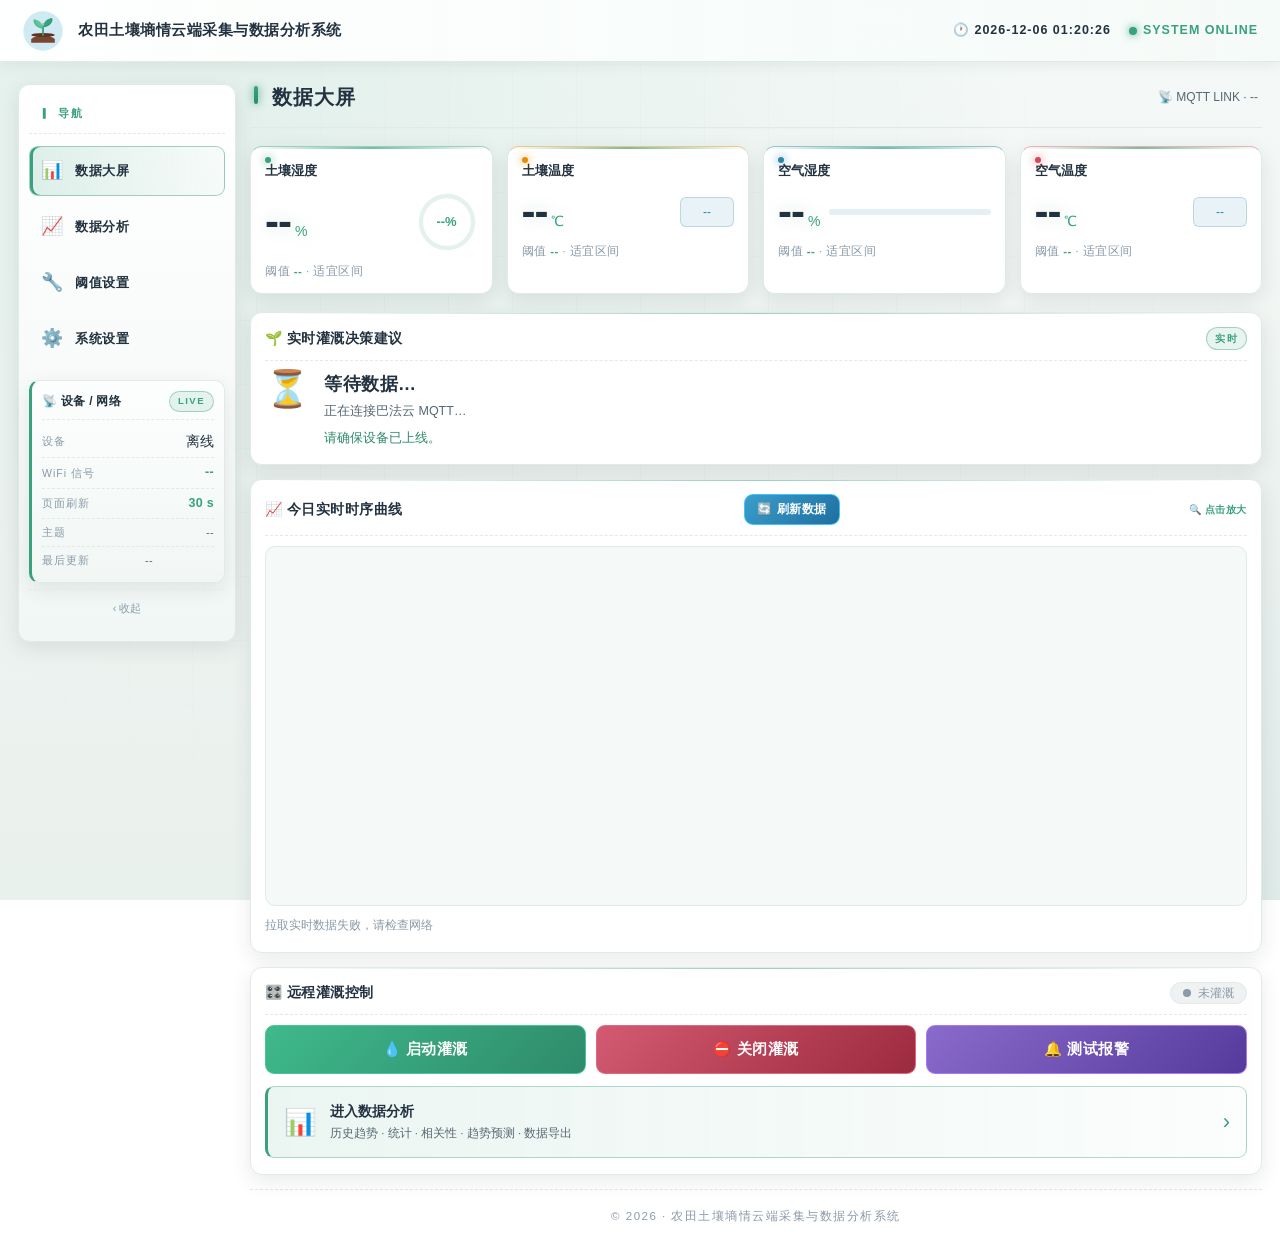
==== web/index.html @ ddf2afe3 "feat: 农田土壤墒情云端采集与数据分析系统（ESP32 固件 + 网页端 + 微信小程序） - firmware: ESP32 端固件，含 ADC 滑动均值滤波、5 档墒情判定、阈值 NVS 持久" ====
<!DOCTYPE html>
<html lang="zh-CN">
<head>
<meta charset="UTF-8" />
<meta name="viewport" content="width=device-width, initial-scale=1.0, maximum-scale=1.0, user-scalable=no" />
<title>农田土壤墒情云端采集与数据分析系统</title>
<meta name="description" content="农田土壤墒情云端采集与数据分析系统 — 实时土壤湿度/温度、空气温湿度监测、灌溉决策建议与历史数据分析。ESP32 + 巴法云 MQTT。" />
<link rel="stylesheet" href="style.css?v=20260913e" />
<meta http-equiv="Cache-Control" content="no-cache, no-store, must-revalidate" />
<meta http-equiv="Pragma" content="no-cache" />
<meta http-equiv="Expires" content="0" />
</head>
<body class="tech-body">

<!-- ====== 顶栏 logo+状态 ====== -->
<header class="tech-topbar">
  <div class="tech-brand">
    <div class="tech-brand-mark"><svg class="tech-sprout" viewBox="0 0 64 64" xmlns="http://www.w3.org/2000/svg" aria-hidden="true">
        <circle cx="32" cy="32" r="30" fill="#cfeaf3"/>
        <!-- 土壤堆 -->
        <path d="M14 44 Q22 38 32 38 Q42 38 50 44 L50 50 L14 50 Z" fill="#7a4632"/>
        <ellipse cx="32" cy="38" rx="18" ry="3" fill="#5e3322"/>
        <!-- 主茎 -->
        <path d="M32 38 Q32 30 32 22" stroke="#3aa17e" stroke-width="2.8" fill="none" stroke-linecap="round"/>
        <!-- 左叶 -->
        <path d="M32 28 C20 28 16 18 18 14 C26 14 32 22 32 28 Z" fill="#5fc59a"/>
        <path d="M32 28 C24 26 20 22 19 16" stroke="#2e8b6b" stroke-width="1" fill="none" opacity=".55"/>
        <!-- 右叶 -->
        <path d="M32 26 C44 26 48 16 46 12 C38 12 32 20 32 26 Z" fill="#3aa17e"/>
        <path d="M32 26 C40 24 44 20 45 14" stroke="#2e8b6b" stroke-width="1" fill="none" opacity=".55"/>
        <!-- 嫩尖 -->
        <circle cx="32" cy="22" r="1.8" fill="#7fd9b0"/>
      </svg></div>
    <div class="tech-brand-text">
      <div class="tech-brand-cn">农田土壤墒情云端采集与数据分析系统</div>
    </div>
  </div>
  <div class="tech-topbar-right">
    <div class="tech-clock">🕐 <span id="techClock">--</span></div>
    <div class="tech-online"><span class="tech-dot tech-dot-live"></span>SYSTEM ONLINE</div>
  </div>
</header>

<div class="tech-layout">

  <!-- ====== 左侧导航 ====== -->
  <aside class="tech-side">
    <div class="tech-side-title">▎ 导航</div>

    <a class="tech-side-link" data-route="home" href="#/">
      <span class="tech-side-ico">📊</span>
      <span class="tech-side-text">
        <span class="tech-side-main">数据大屏</span>
      </span>
    </a>
    <a class="tech-side-link" data-route="analysis" href="#/analysis">
      <span class="tech-side-ico">📈</span>
      <span class="tech-side-text">
        <span class="tech-side-main">数据分析</span>
      </span>
    </a>
    <a class="tech-side-link" data-route="threshold" href="#/threshold">
      <span class="tech-side-ico">🔧</span>
      <span class="tech-side-text">
        <span class="tech-side-main">阈值设置</span>
      </span>
    </a>
    <a class="tech-side-link" data-route="settings" href="#/settings">
      <span class="tech-side-ico">⚙️</span>
      <span class="tech-side-text">
        <span class="tech-side-main">系统设置</span>
      </span>
    </a>

    <!-- 侧栏设备/网络状态（紧凑版 · 从主区挪来） -->
    <div class="tech-side-status">
      <div class="tech-side-status-head">
        <span class="tech-side-status-title">📡 设备 / 网络</span>
        <span class="tech-side-status-tag">LIVE</span>
      </div>
      <div class="tech-side-status-row">
        <span class="tech-side-status-k">设备</span>
        <span class="tech-side-status-v" id="h-online">离线</span>
      </div>
      <div class="tech-side-status-row">
        <span class="tech-side-status-k">WiFi 信号</span>
        <span class="tech-side-status-v" id="h-rssi">--</span>
      </div>
      <div class="tech-side-status-row">
        <span class="tech-side-status-k">页面刷新</span>
        <span class="tech-side-status-v" id="h-poll">30 s</span>
      </div>
      <div class="tech-side-status-row">
        <span class="tech-side-status-k">主题</span>
        <span class="tech-side-status-v tech-side-status-tiny" id="h-topic">--</span>
      </div>
      <div class="tech-side-status-row">
        <span class="tech-side-status-k">最后更新</span>
        <span class="tech-side-status-v tech-side-status-tiny" id="h-last">--</span>
        <span id="h-fresh" style="margin-left:6px;font-size:11px;font-weight:600;color:#94a3b8;"></span>
      </div>
    </div>

    <div class="tech-side-foot">‹ 收起</div>
  </aside>

  <!-- ====== 占位 nav（app.js 仍按 .topnav a 切 active） ====== -->
  <nav class="topnav tech-hidden-proxy" aria-hidden="true">
    <a data-route="home" href="#/">首页</a>
    <a data-route="analysis" href="#/analysis">分析</a>
    <a data-route="threshold" href="#/threshold">阈值</a>
    <a data-route="settings" href="#/settings">设置</a>
  </nav>

  <!-- ====== 主区 ========= -->
  <main id="app">

    <!-- =============== 首页 =============== -->
    <section id="view-home" class="view">

      <div class="tech-section-head">
        <div class="tech-section-title"><span class="tech-section-bar"></span>数据大屏</div>
        <div class="tech-section-status">📡 MQTT LINK · <span id="h-online-mini">--</span></div>
      </div>

      <!-- KPI 四卡 -->
      <div class="tech-kpi-grid">
        <div class="tech-kpi tech-kpi-sh">
          <div class="tech-kpi-head">
            <span class="tech-kpi-label">土壤湿度</span>
          </div>
          <div class="tech-kpi-body">
            <div class="tech-kpi-num"><span id="h-sh">--</span><span class="tech-kpi-unit">%</span></div>
            <div class="tech-kpi-ring" id="h-sh-ring">
              <svg viewBox="0 0 100 100"><circle class="tech-ring-bg" cx="50" cy="50" r="42"/><circle class="tech-ring-fg" cx="50" cy="50" r="42" id="h-sh-ring-fg" stroke-dasharray="263.9" stroke-dashoffset="263.9"/></svg>
              <div class="tech-kpi-ring-pct" id="h-sh-pct">--%</div>
            </div>
          </div>
          <div class="tech-kpi-foot">阈值 <span id="h-sh-thr">--</span> · 适宜区间</div>
        </div>

        <div class="tech-kpi tech-kpi-st">
          <div class="tech-kpi-head">
            <span class="tech-kpi-label">土壤温度</span>
          </div>
          <div class="tech-kpi-body">
            <div class="tech-kpi-num"><span id="h-st">--</span><span class="tech-kpi-unit">℃</span></div>
            <div class="tech-kpi-aux"><span id="h-st-tag">--</span></div>
          </div>
          <div class="tech-kpi-foot">阈值 <span id="h-st-thr">--</span> · 适宜区间</div>
        </div>

        <div class="tech-kpi tech-kpi-ah">
          <div class="tech-kpi-head">
            <span class="tech-kpi-label">空气湿度</span>
          </div>
          <div class="tech-kpi-body">
            <div class="tech-kpi-num"><span id="h-ah">--</span><span class="tech-kpi-unit">%</span></div>
            <div class="tech-kpi-bar"><div class="tech-kpi-bar-fg" id="h-ah-bar" style="width:0%"></div></div>
          </div>
          <div class="tech-kpi-foot">阈值 <span id="h-ah-thr">--</span> · 适宜区间</div>
        </div>

        <div class="tech-kpi tech-kpi-at">
          <div class="tech-kpi-head">
            <span class="tech-kpi-label">空气温度</span>
          </div>
          <div class="tech-kpi-body">
            <div class="tech-kpi-num"><span id="h-at">--</span><span class="tech-kpi-unit">℃</span></div>
            <div class="tech-kpi-aux"><span id="h-at-tag">--</span></div>
          </div>
          <div class="tech-kpi-foot">阈值 <span id="h-at-thr">--</span> · 适宜区间</div>
        </div>
      </div>

<!-- 决策（单卡，状态卡已挪到左侧导航下方） -->
<div class="tech-card tech-card-advice">
  <div class="tech-card-head">
    <span class="tech-card-title">🌱 实时灌溉决策建议</span>
    <span class="tech-card-tag" id="h-adv-tag">实时</span>
  </div>
  <div id="h-advice" class="tech-advice">
    <div class="tech-advice-ico" id="h-adv-ico">⏳</div>
    <div class="tech-advice-mid">
      <div class="tech-advice-title" id="h-level">等待数据…</div>
      <div class="tech-advice-sub" id="h-adv-sub">正在连接巴法云 MQTT…</div>
      <div class="tech-advice-detail" id="h-adv-text">请确保设备已上线。</div>
    </div>
  </div>
</div>

      <!-- 当日实时时序曲线（数据大屏专属） -->
      <div class="tech-card tech-card-home-four">
        <div class="tech-card-head">
          <span class="tech-card-title">📈 今日实时时序曲线</span>
          <button class="tech-btn tech-btn-blue tech-btn-sm" id="btn-home-refresh">🔄 刷新数据</button>
        </div>
        <div class="chart-wrap four-chart-wrap"><canvas id="homeFourChart"></canvas></div>
        <div class="chart-tip" id="home-four-tip">正在拉取今日实时数据…</div>
      </div>

      <!-- 远程控制 -->
      <div class="tech-card tech-card-control">
        <div class="tech-card-head">
          <span class="tech-card-title">🎛️ 远程灌溉控制</span>
          <div class="irr-badge irr-off" id="irr-badge">
            <span class="irr-dot"></span>
            <span class="irr-badge-text" id="irr-badge-text">未灌溉</span>
            <span class="irr-badge-time" id="irr-badge-time" hidden>00:00</span>
          </div>
        </div>
        <div class="irr-banner" id="irr-banner" hidden>
          <span class="irr-banner-ico">💧</span>
          <div class="irr-banner-mid">
            <div class="irr-banner-title">正在灌溉中…</div>
            <div class="irr-banner-sub" id="irr-banner-sub">已持续 00:00 · 点「关闭灌溉」随时停止</div>
          </div>
        </div>
        <div class="tech-btn-row">
          <button class="tech-btn tech-btn-green tech-btn-lg" id="btn-irr-on">💧 启动灌溉</button>
          <button class="tech-btn tech-btn-red tech-btn-lg" id="btn-irr-off">⛔ 关闭灌溉</button>
          <button class="tech-btn tech-btn-purple tech-btn-lg" id="btn-test-alarm">🔔 测试报警</button>
        </div>
        <div class="tech-entry" id="btn-analysis">
          <div class="tech-entry-ico">📊</div>
          <div class="tech-entry-text">
            <div class="tech-entry-title">进入数据分析</div>
            <div class="tech-entry-sub">历史趋势 · 统计 · 相关性 · 趋势预测 · 数据导出</div>
          </div>
          <div class="tech-entry-arrow">›</div>
        </div>
      </div>

      <div class="tech-footer">© 2026 · 农田土壤墒情云端采集与数据分析系统</div>
    </section>

    <!-- =============== 数据分析 =============== -->
    <section id="view-analysis" class="view hidden">

      <div class="tech-section-head">
        <div class="tech-section-title"><span class="tech-section-bar"></span>数据分析</div>
        <div class="tech-section-status">📊 Topic: <span id="an-topic">--</span> · <span id="an-update-mini">--</span></div>
      </div>

      <!-- 分析时段 -->
      <div class="tech-card">
        <div class="tech-card-head">
          <span class="tech-card-title">⏱️ 分析时段</span>
          <span class="tech-card-tip">选择起止时间 / 快捷区间</span>
        </div>
        <div class="date-row">
          <div class="date-box">
            <div class="date-label">开始时间</div>
            <input type="date" id="an-start" class="date-input" />
            <input type="time" id="an-start-time" class="date-input" style="margin-top:2px;" step="60" />
          </div>
          <div class="date-sep">至</div>
          <div class="date-box">
            <div class="date-label">结束时间</div>
            <input type="date" id="an-end" class="date-input" />
            <input type="time" id="an-end-time" class="date-input" style="margin-top:2px;" step="60" />
          </div>
        </div>
        <div class="quick-row">
          <div class="quick" data-q="today">今天</div>
          <div class="quick" data-q="yesterday">昨天</div>
          <div class="quick" data-q="3d">近3天</div>
        </div>
        <div class="quick-row quick-row-mode">
          <div class="quick quick-mode mode-on" data-mode="cloud" id="mode-cloud" title="自动：分析历史日期时从云端数据库读取">🗄️ 云端数据库</div>
          <div class="quick quick-mode" data-mode="bemfa" id="mode-bemfa" title="自动：分析今天/未来日期时从巴法云实时拉取，每 30 秒更新">⚡ 巴法云 (30s)</div>
          <button type="button" class="quick" id="btn-an-clearcache">清空本地缓存</button>
        </div>
      </div>

      <!-- 关键指标（紧凑 1 行 4 卡） -->
      <div class="tech-kpi-grid tech-kpi-grid-mini tech-kpi-grid-compact">
        <div class="tech-kpi tech-kpi-mini">
          <div class="tech-kpi-head"><span class="tech-kpi-label">时段样本</span></div>
          <div class="tech-kpi-num tech-kpi-num-mid"><span id="an-total">--</span><span class="tech-kpi-unit">条</span></div>
          <div class="tech-kpi-foot" id="an-range">--</div>
        </div>
        <div class="tech-kpi tech-kpi-mini">
          <div class="tech-kpi-head"><span class="tech-kpi-label">时间跨度</span></div>
          <div class="tech-kpi-num tech-kpi-num-mid" id="an-span">--</div>
        </div>
        <div class="tech-kpi tech-kpi-mini">
          <div class="tech-kpi-head"><span class="tech-kpi-label">平均间隔</span></div>
          <div class="tech-kpi-num tech-kpi-num-mid" id="an-interval">--</div>
        </div>
        <div class="tech-kpi tech-kpi-mini">
          <div class="tech-kpi-head"><span class="tech-kpi-label">更新时间</span></div>
          <div class="tech-kpi-num tech-kpi-num-thin" id="an-update">--</div>
        </div>
      </div>

      <div class="tech-tabs" id="an-tabs">
        <div class="tab tech-tab tab-on" data-key="sh">土壤湿度</div>
        <div class="tab tech-tab" data-key="st">土壤温度</div>
        <div class="tab tech-tab" data-key="ah">空气湿度</div>
        <div class="tab tech-tab" data-key="at">空气温度</div>
      </div>

      <div class="tech-card">
        <div class="tech-card-head">
          <span class="tech-card-title" id="an-trend-title">土壤湿度 变化趋势</span>
          <span class="tech-card-tag">趋势图</span>
        </div>
        <div class="chart-wrap"><canvas id="lineChart" class="chart" title="点击放大查看"></canvas></div>
        <div class="chart-tip" id="an-trend-tip">浅绿色带为适宜区间 45 ~ 65　共 0 个采样点</div>
      </div>

      <div class="tech-card" id="an-four-card">
        <div class="tech-card-head">
          <span class="tech-card-title">📈 四指标时序曲线</span>
          <span class="tech-card-tag tech-card-tag-cyan">TIME SERIES</span>
        </div>
        <div class="chart-wrap four-chart-wrap"><canvas id="fourChart"></canvas></div>
        <div class="chart-tip">土壤湿度 / 空气湿度（左轴 %）与 土壤温度 / 空气温度（右轴 °C）的同步变化</div>
      </div>

      <div class="tech-card">
        <div class="tech-card-head">
          <span class="tech-card-title" id="an-stat-title">统计指标（土壤湿度 · %）</span>
          <span class="tech-card-tag">STATS</span>
        </div>
        <div class="tech-stat-grid">
          <div class="tech-stat-cell"><div class="tech-stat-label">最小值</div><div class="tech-stat-value" id="an-min">--</div></div>
          <div class="tech-stat-cell"><div class="tech-stat-label">最大值</div><div class="tech-stat-value" id="an-max">--</div></div>
          <div class="tech-stat-cell tech-stat-hi"><div class="tech-stat-label">平均值</div><div class="tech-stat-value" id="an-avg">--</div></div>
          <div class="tech-stat-cell"><div class="tech-stat-label">中位数</div><div class="tech-stat-value" id="an-med">--</div></div>
          <div class="tech-stat-cell"><div class="tech-stat-label">标准差</div><div class="tech-stat-value" id="an-std">--</div></div>
          <div class="tech-stat-cell"><div class="tech-stat-label">变异系数</div><div class="tech-stat-value" id="an-cv">--<span class="tech-stat-unit">%</span></div></div>
        </div>
      </div>

      <div class="tech-card">
        <div class="tech-card-head">
          <span class="tech-card-title">🌾 墒情等级分布（按土壤湿度）</span>
          <span class="tech-card-tag">DISTRIBUTION</span>
        </div>
        <div id="an-dist"></div>
        <div class="dist-note" id="an-dist-note">--</div>
      </div>

      <div class="tech-card">
        <div class="tech-card-head">
          <span class="tech-card-title">🔮 趋势预测（ARIMA 单步滚动）</span>
          <span class="tech-card-tag tech-card-tag-cyan">FORECAST</span>
        </div>
        <div id="an-forecast"></div>
      </div>

      <div class="tech-card">
        <div class="tech-card-head">
          <span class="tech-card-title">⏰ 日变化规律（土壤湿度 · 24h 均值）</span>
          <span class="tech-card-tag">HOURLY</span>
        </div>
        <div class="chart-wrap"><canvas id="hourlyChart" class="chart"></canvas></div>
        <div class="chart-tip">按小时聚合的土壤湿度平均值，柱越高代表该时段越湿润</div>
      </div>

      <div class="tech-card">
        <div class="tech-card-head">
          <span class="tech-card-title">🔗 相关性分析（Pearson）</span>
          <span class="tech-card-tag">CORRELATION</span>
        </div>
        <div class="corr-row"><span class="corr-k">空气温度 ↔ 土壤湿度</span><span class="corr-v" id="an-c-at_sh">--</span></div>
        <div class="corr-row"><span class="corr-k">空气湿度 ↔ 土壤湿度</span><span class="corr-v" id="an-c-ah_sh">--</span></div>
        <div class="corr-row"><span class="corr-k">土壤温度 ↔ 土壤湿度</span><span class="corr-v" id="an-c-st_sh">--</span></div>
        <div class="corr-row"><span class="corr-k">空气温度 ↔ 空气湿度</span><span class="corr-v" id="an-c-at_ah">--</span></div>
        <div class="corr-note" id="an-corr-note">--</div>
      </div>

      <div class="tech-card">
        <div class="tech-card-head">
          <span class="tech-card-title">🧮 相关系数矩阵（Pearson · 热力图）</span>
          <span class="tech-card-tag">MATRIX</span>
        </div>
        <div class="chart-wrap corr-wrap"><canvas id="corrMatrixChart" class="chart"></canvas></div>
        <div class="chart-tip">绿=正相关，红=负相关，颜色连续渐变（对角线=1），越深相关性越强</div>
      </div>

      <div class="tech-card">
        <div class="tech-card-head">
          <span class="tech-card-title">📉 散点回归（空气湿度 vs 土壤湿度）</span>
          <span class="tech-card-tag">SCATTER</span>
        </div>
        <div class="chart-wrap"><canvas id="scatterChart" class="chart"></canvas></div>
        <div class="chart-tip" id="an-scatter-tip">--</div>
      </div>

      <div class="tech-card">
        <div class="tech-card-head">
          <span class="tech-card-title">📜 综合分析报告</span>
          <span class="tech-card-tag tech-card-tag-cyan">REPORT</span>
        </div>
        <div id="an-report"></div>
      </div>

      <div class="tech-btn-row">
        <button class="tech-btn tech-btn-blue" id="btn-an-refresh">🔄 重新拉取</button>
        <button class="tech-btn tech-btn-warn" id="btn-an-xlsx">📥 导出 Excel</button>
        <button class="tech-btn tech-btn-green" id="btn-an-copy">📋 复制摘要</button>
        <button class="tech-btn tech-btn-purple" id="btn-an-pdf">📄 导出 PDF</button>
        <button class="tech-btn tech-btn-cyan" id="btn-an-chart">💾 保存时序图</button>
      </div>

      <div class="tech-footer" id="an-footer">© 2026 · 农田土壤墒情云端采集与数据分析系统</div>
      <canvas id="pdfCanvas" class="pdf-canvas"></canvas>
    </section>

    <!-- =============== 设置 =============== -->
    <section id="view-settings" class="view hidden">
      <div class="tech-section-head">
        <div class="tech-section-title"><span class="tech-section-bar"></span>系统设置</div>
      </div>

      <div class="tech-card">
        <div class="tech-card-head"><span class="tech-card-title">🔌 巴法云配置</span></div>
        <div class="tech-card-desc">填写你在 bemfa.com 后台「用户中心」私钥和主题。保存后立即生效。</div>
        <div class="form-item">
          <div class="label">巴法云 私钥</div>
          <input class="tech-input" id="set-uid" placeholder="如：0123456789abcdef0123456789abcdef" />
        </div>
        <div class="form-item">
          <div class="label">设备主题</div>
          <input class="tech-input" id="set-topic" placeholder="如：Test01" />
        </div>
        <div class="hint">填写说明</div>
        <div class="hint-list">
          <div>· 私钥在巴法云后台 → 用户中心 复制</div>
          <div>· 保存到本地后会自动重连，下次刷新首页即有数据</div>
        </div>
        <button class="tech-btn tech-btn-warn" id="btn-save-cfg">💾 保存配置</button>
        <button class="tech-btn tech-btn-grey" id="btn-clear-cfg" style="margin-top:8px;">🗑️ 清除配置（恢复默认）</button>
      </div>

      <div class="tech-card">
        <div class="tech-card-head"><span class="tech-card-title">⏱️ 数据刷新间隔</span></div>
        <div class="tech-card-desc">设置首页从云端拉取传感器数据的轮询间隔。改完保存后立即生效。</div>
        <div class="form-item">
          <div class="label">刷新间隔（秒，1~60）</div>
          <input class="tech-input" id="set-poll" type="number" min="1" max="60" placeholder="如 30" />
        </div>
        <button class="tech-btn tech-btn-warn" id="btn-save-poll">💾 保存刷新间隔</button>
      </div>

      <div class="tech-card">
        <div class="tech-card-head"><span class="tech-card-title">☁️ 云端历史（CloudBase）</span></div>
        <div class="form-item">
          <div class="label">云函数地址</div>
          <input class="tech-input" id="set-cloud-base" placeholder="https://xxx.service.tcloudbase.com/getHistory" />
        </div>
        <div class="form-item">
          <div class="label">访问令牌（未设置则留空）</div>
          <input class="tech-input" id="set-cloud-token" placeholder="云函数 ACCESS_TOKEN" />
        </div>
        <button class="tech-btn tech-btn-warn" id="btn-save-cloud">💾 保存云端配置</button>
        <button class="tech-btn tech-btn-grey" id="btn-test-cloud" style="margin-top:8px;">🔍 测试连接</button>
      </div>

      <div class="tech-card">
        <div class="tech-card-head"><span class="tech-card-title">ℹ️ 关于</span></div>
        <div class="about-row"><span class="key">版本</span><span>v2.0 · 网页版</span></div>
        <div class="about-row"><span class="key">云平台</span><span>巴法云 bemfa.com</span></div>
        <div class="about-row"><span class="key">设备主题</span><span id="set-topic-show">--</span></div>
        <div class="about-row"><span class="key">前端框架</span><span>HTML · JS · Canvas</span></div>
      </div>

      <div class="tech-footer">© 2026 · 农田土壤墒情云端采集与数据分析系统</div>
    </section>

    <!-- =============== 阈值设置 =============== -->
    <section id="view-threshold" class="view hidden">
      <div class="tech-section-head">
        <div class="tech-section-title"><span class="tech-section-bar"></span>阈值设置</div>
        <div class="tech-section-status">🔧 实时阈值 · 改完点保存</div>
      </div>

      <div class="tech-card">
        <div class="tech-card-head">
          <span class="tech-card-title">🌱 实时墒情与阈值</span>
          <span class="tech-card-tip">当前值随设备上报同步</span>
        </div>

        <div class="tech-th-row">
          <div class="tech-th-ico sh">💧</div>
          <div class="tech-th-mid"><div class="tech-th-name">土壤湿度</div><div class="tech-th-now"><span id="t-sh">--</span><span class="tech-th-unit">%</span></div></div>
          <div class="tech-th-edit">
            <input class="tech-th-input" id="th-shLow" type="number" step="any" title="轻旱线（轻旱↔适宜）" />
            <span class="tech-th-sep">~</span>
            <input class="tech-th-input" id="th-shOpt" type="number" step="any" title="适宜上界（适宜↔过湿）" />
            <span class="tech-th-unit">%</span>
          </div>
        </div>
        <div class="tech-th-row">
          <div class="tech-th-ico st">🌡️</div>
          <div class="tech-th-mid"><div class="tech-th-name">土壤温度</div><div class="tech-th-now"><span id="t-st">--</span><span class="tech-th-unit">℃</span></div></div>
          <div class="tech-th-edit">
            <input class="tech-th-input" id="th-stLow" type="number" step="any" />
            <span class="tech-th-sep">~</span>
            <input class="tech-th-input" id="th-stHi" type="number" step="any" />
            <span class="tech-th-unit">℃</span>
          </div>
        </div>
        <div class="tech-th-row">
          <div class="tech-th-ico ah">💨</div>
          <div class="tech-th-mid"><div class="tech-th-name">空气湿度</div><div class="tech-th-now"><span id="t-ah">--</span><span class="tech-th-unit">%</span></div></div>
          <div class="tech-th-edit">
            <input class="tech-th-input" id="th-ahLow" type="number" step="any" />
            <span class="tech-th-sep">~</span>
            <input class="tech-th-input" id="th-ahHi" type="number" step="any" />
            <span class="tech-th-unit">%</span>
          </div>
        </div>
        <div class="tech-th-row">
          <div class="tech-th-ico at">☀️</div>
          <div class="tech-th-mid"><div class="tech-th-name">空气温度</div><div class="tech-th-now"><span id="t-at">--</span><span class="tech-th-unit">℃</span></div></div>
          <div class="tech-th-edit">
            <input class="tech-th-input" id="th-atLow" type="number" step="any" />
            <span class="tech-th-sep">~</span>
            <input class="tech-th-input" id="th-atHi" type="number" step="any" />
            <span class="tech-th-unit">℃</span>
          </div>
        </div>
        <div class="tech-th-actions">
          <button class="tech-btn tech-btn-warn" id="btn-save-th">💾 保存阈值</button>
        </div>
      </div>

      <div class="tech-card">
        <div class="tech-card-head"><span class="tech-card-title">ℹ️ 说明</span></div>
        <div class="about-row"><span class="key">土壤湿度</span><span>轻旱线 ↓ 适宜区 ↓ 过湿线；积水线由系统按「适宜带宽度镜像」自动派生</span></div>
        <div class="about-row"><span class="key">温度/湿度</span><span>填写适宜区间上下界，越界后在决策建议中同步提示</span></div>
      </div>

      <div class="tech-footer">© 2026 · 农田土壤墒情云端采集与数据分析系统</div>
    </section>

  </main>
</div>

<!-- 趋势图放大弹窗 -->
<div id="trend-modal" class="modal hidden">
  <div class="modal-backdrop" id="trend-modal-backdrop"></div>
  <div class="modal-box">
    <div class="modal-head">
      <span id="zoom-title">变化趋势</span>
      <button type="button" class="modal-close" id="trend-modal-close">✕</button>
    </div>
    <div class="zoom-canvas-wrap"><canvas id="zoomChart"></canvas></div>
    <div class="modal-tip">点击空白处或按 ESC 关闭</div>
  </div>
</div>

<!-- 四指标时序图放大弹窗（点击数据大屏/分析页的时序图打开） -->
<div id="chart-zoom-modal" class="modal hidden">
  <div class="modal-backdrop" id="chart-zoom-backdrop"></div>
  <div class="modal-box">
    <div class="modal-head">
      <span id="chart-zoom-title">时序曲线（放大查看）</span>
      <button type="button" class="modal-close" id="chart-zoom-close">✕</button>
    </div>
    <div class="chart-zoom-wrap"><canvas id="chartZoomCanvas"></canvas></div>
    <div class="modal-tip">点击空白处或按 ESC 关闭 · 可滚动查看细节</div>
  </div>
</div>

<div id="toast" class="tech-toast hidden"></div>

<script src="config.js"></script>
<!-- 本地私有配置（可选，不存在时静默忽略）-->
<script src="config.local.js" onerror="void 0"></script>
<script src="exceljs.min.js?v=20260911b"></script>
<script src="chart.min.js?v=20260913e"></script>
<script src="app.js?v=20260913e"></script>
<script>
/* === 顶栏时钟 === */
(function () {
  const el = document.getElementById('techClock');
  if (!el) return;
  function tick() {
    const d = new Date();
    const pad = n => String(n).padStart(2, '0');
    const date = d.getFullYear() + '-' + pad(d.getMonth() + 1) + '-' + pad(d.getDate());
    const time = pad(d.getHours()) + ':' + pad(d.getMinutes()) + ':' + pad(d.getSeconds());
    el.textContent = date + ' ' + time;
  }
  tick(); setInterval(tick, 1000);
})();

/* === 镜像 app.js 的 .topnav a.active 到左侧导航 .tech-side-link === */
(function () {
  const proxy = document.querySelector('.topnav');
  const sides = document.querySelectorAll('.tech-side-link');
  function sync() {
    sides.forEach(s => {
      const a = proxy && proxy.querySelector('a[data-route="' + s.dataset.route + '"]');
      s.classList.toggle('tech-side-on', !!(a && a.classList.contains('active')));
    });
  }
  sync();
  if (proxy) new MutationObserver(sync).observe(proxy, { subtree: true, attributes: true, attributeFilter: ['class'], childList: true });
})();
</script>
</body>
</html>
---- web/style.css ----
/* =================================================================
 * 农田土壤墒情云端采集与数据分析系统 · 科技感 dashboard 样式（绿白浅色主题）
 * 布局/动画与原版一致，仅调整配色为绿白色为主
 * ================================================================= */

:root{
  --bg-deep:#eef3f0;
  --bg-deep-2:#e3ebe7;
  --bg-card:#ffffff;
  --bg-card-hi:rgba(58,161,126,.05);
  --line:#e1eae5;
  --line-2:rgba(58,161,126,.38);
  --ink:#233240;
  --ink-mid:#566872;
  --ink-dim:#8a9aa8;
  --cyan:#3aa17e;        /* 主色 · 绿（原版绿） */
  --cyan-2:#2e8b6b;
  --blue:#2e86ab;        /* 辅助 · 蓝（原版蓝） */
  --orange:#ed8b00;
  --red:#d1495b;
  --purple:#7b5ea7;
  --green:#3aa17e;
  --grey:#9aa7b0;
  --shadow:0 6px 20px rgba(35,50,64,.10);
  --shadow-cyan:0 0 16px rgba(58,161,126,.18);
}

*{box-sizing:border-box;-webkit-tap-highlight-color:transparent;}
html,body{margin:0;padding:0;}
html,body{height:100%;}
body{
  font-family:"JetBrains Mono","SF Mono",Consolas,Menlo,"PingFang SC","Microsoft YaHei",sans-serif;
  background:
    radial-gradient(ellipse at 15% 0%,rgba(58,161,126,.10) 0%,transparent 55%),
    radial-gradient(ellipse at 90% 105%,rgba(46,134,171,.06) 0%,transparent 50%),
    linear-gradient(180deg,#f5f9f7 0%,#eef3f0 60%,#e9f1ed 100%);
  background-attachment:fixed;
  color:var(--ink); font-size:14px; line-height:1.55;
  min-height:100vh;
  padding-bottom:env(safe-area-inset-bottom);
}
.hidden{display:none !important;}

/* ===== body 增加扫描线装饰（极淡绿网格） ===== */
.tech-body::before{
  content:"";position:fixed;inset:0;pointer-events:none;z-index:1;
  background-image:
    linear-gradient(rgba(58,161,126,.035) 1px,transparent 1px),
    linear-gradient(90deg,rgba(58,161,126,.035) 1px,transparent 1px);
  background-size:64px 64px;
  mask-image:radial-gradient(ellipse at center,#000 30%,transparent 78%);
  -webkit-mask-image:radial-gradient(ellipse at center,#000 30%,transparent 78%);
}

/* ===== 顶栏 ===== */
.tech-topbar{
  position:sticky;top:0;z-index:50;
  display:flex;align-items:center;justify-content:space-between;
  height:62px;padding:0 22px;
  background:linear-gradient(90deg,rgba(255,255,255,.96) 0%,rgba(244,250,247,.92) 100%);
  backdrop-filter:blur(14px);-webkit-backdrop-filter:blur(14px);
  border-bottom:1px solid var(--line);
  box-shadow:0 2px 14px rgba(35,50,64,.08);
}
.tech-brand{display:flex;align-items:center;gap:14px;}
.tech-brand-mark{
  width:42px;height:42px;border-radius:10px;
  background:transparent;
  border:none;
  box-shadow:none;
  display:flex;align-items:center;justify-content:center;
  overflow:hidden;
}
.tech-sprout{width:100%;height:100%;display:block;}
.tech-brand-text{line-height:1.2;}
.tech-brand-cn{font-weight:700;font-size:14.5px;color:var(--ink);letter-spacing:.5px;}
.tech-topbar-right{display:flex;align-items:center;gap:18px;font-size:12.5px;color:var(--ink-mid);}
.tech-clock{font-variant-numeric:tabular-nums;color:var(--ink);font-weight:600;letter-spacing:1px;}
.tech-online{display:flex;align-items:center;gap:6px;letter-spacing:1px;font-weight:600;color:var(--cyan);}
.tech-dot{width:8px;height:8px;border-radius:50%;background:var(--grey);flex:none;}
.tech-dot-live{
  background:var(--cyan);box-shadow:0 0 8px var(--cyan);
  animation:tech-blink 1.4s ease-in-out infinite;
}
@keyframes tech-blink{0%,100%{opacity:1;}50%{opacity:.35;}}

/* ===== 主体两栏布局 ===== */
.tech-layout{
  display:grid;
  grid-template-columns:218px 1fr;
  gap:14px;
  padding:14px 18px 28px;
  max-width:1480px;margin:0 auto;
  position:relative;z-index:2;
}

/* ===== 左侧导航 ===== */
.tech-side{
  position:sticky;top:84px;align-self:flex-start;
  display:flex;flex-direction:column;gap:6px;
  padding:14px 10px;
  background:linear-gradient(180deg,#ffffff 0%,#f1f7f4 100%);
  border:1px solid var(--line);border-radius:12px;
  box-shadow:var(--shadow);
  min-height:280px;
}
.tech-side-title{
  font-size:10.5px;letter-spacing:2.5px;color:var(--cyan);
  font-weight:700;padding:6px 10px 12px;
  border-bottom:1px dashed var(--line);margin-bottom:6px;
}
.tech-side-link{
  display:flex;align-items:center;gap:11px;
  padding:10px 10px;border-radius:9px;
  color:var(--ink-mid);text-decoration:none;
  cursor:pointer;
  border:1px solid transparent;
  transition:background .2s ease,color .2s ease,border-color .2s ease;
}
.tech-side-link:hover{
  background:rgba(58,161,126,.08);color:var(--ink);
  border-color:rgba(58,161,126,.22);
}
.tech-side-link.tech-side-on{
  background:linear-gradient(90deg,rgba(58,161,126,.16) 0%,rgba(58,161,126,.03) 100%);
  color:var(--ink);
  border-color:rgba(58,161,126,.45);
  box-shadow:inset 3px 0 0 var(--cyan);
}
.tech-side-ico{font-size:18px;flex:none;width:24px;text-align:center;}
.tech-side-text{display:flex;flex-direction:column;line-height:1.25;min-width:0;}
.tech-side-main{font-weight:700;font-size:13px;letter-spacing:.5px;color:var(--ink);}
.tech-side-sub{font-size:10.5px;color:var(--ink-dim);margin-top:2px;letter-spacing:.5px;
  white-space:nowrap;overflow:hidden;text-overflow:ellipsis;}

.tech-side-link.tech-side-on .tech-side-sub{color:var(--cyan);opacity:.9;}

/* 侧栏设备/网络状态（紧凑版） */
.tech-side-status{
  margin-top:10px;padding:10px 10px 8px;
  background:linear-gradient(180deg,rgba(255,255,255,.75) 0%,rgba(241,247,244,.9) 100%);
  border:1px solid var(--line);
  border-radius:10px;
  border-left:3px solid var(--cyan);
  box-shadow:var(--shadow);
}
.tech-side-status-head{
  display:flex;align-items:center;justify-content:space-between;
  padding-bottom:7px;margin-bottom:6px;
  border-bottom:1px dashed var(--line);
}
.tech-side-status-title{font-size:12px;font-weight:700;color:var(--ink);letter-spacing:.3px;}
.tech-side-status-tag{
  font-size:9.5px;letter-spacing:1.5px;font-weight:700;
  padding:2px 8px;border-radius:99px;
  background:rgba(58,161,126,.12);border:1px solid rgba(58,161,126,.4);color:var(--cyan);
}
.tech-side-status-row{
  display:flex;justify-content:space-between;align-items:center;
  padding:5px 0;border-bottom:1px dashed var(--line);
}
.tech-side-status-row:last-of-type{border-bottom:none;}
.tech-side-status-k{font-size:10.5px;color:var(--ink-dim);letter-spacing:1px;}
.tech-side-status-v{
  font-size:12.5px;font-weight:700;color:var(--cyan);
  font-variant-numeric:tabular-nums;letter-spacing:.3px;
  max-width:62%;text-align:right;overflow:hidden;text-overflow:ellipsis;white-space:nowrap;
}
.tech-side-status-tiny{font-size:11px;font-weight:500;color:var(--ink-mid);}
.tech-side-status-v.online{color:var(--green);}
.tech-side-status-v.offline{color:var(--red);}
.tech-side-status-v.weak{color:var(--orange);}
.tech-side-status-v.excellent{color:var(--green);}

.tech-side-foot{
  margin-top:auto;padding:10px;
  text-align:center;font-size:11px;color:var(--ink-dim);
  border-top:1px dashed var(--line);cursor:pointer;
  transition:color .2s ease;
}
.tech-side-foot:hover{color:var(--cyan);}

/* 占位 nav（让 app.js 仍按 .topnav a 切 active） */
.tech-hidden-proxy{display:none !important;}

/* ===== 主区域 ===== */
#app{position:relative;z-index:2;min-width:0;}

/* ===== section 头 ===== */
.tech-section-head{
  display:flex;align-items:center;justify-content:space-between;
  padding:6px 4px 14px;
  border-bottom:1px solid var(--line);
  margin-bottom:18px;
}
.tech-section-title{
  display:flex;align-items:baseline;gap:14px;
  font-size:20px;font-weight:700;color:var(--ink);letter-spacing:1px;
}
.tech-section-bar{
  display:inline-block;width:4px;height:18px;
  background:linear-gradient(180deg,var(--cyan) 0%,var(--cyan-2) 100%);
  border-radius:2px;box-shadow:0 0 8px var(--cyan);
}
.tech-section-status{font-size:12px;color:var(--ink-mid);font-weight:500;}

/* ===== KPI 4 卡 ===== */
.tech-kpi-grid{
  display:grid;grid-template-columns:repeat(4,1fr);gap:14px;
  margin-bottom:18px;
}
.tech-kpi-grid-mini{margin-bottom:14px;}
@media (max-width:1180px){.tech-kpi-grid{grid-template-columns:repeat(2,1fr);}}
@media (max-width:680px){.tech-kpi-grid{grid-template-columns:1fr 1fr;}}
@media (max-width:420px){.tech-kpi-grid{grid-template-columns:1fr;}}

.tech-kpi{
  position:relative;
  padding:14px 14px 12px;
  background:var(--bg-card);
  border:1px solid var(--line);
  border-radius:12px;
  box-shadow:var(--shadow);
  overflow:hidden;
}
.tech-kpi::before{
  content:"";position:absolute;left:0;top:0;width:100%;height:2px;
  background:linear-gradient(90deg,transparent,var(--cyan),transparent);
  opacity:.7;
}
.tech-kpi::after{
  content:"";position:absolute;left:14px;top:10px;width:6px;height:6px;border-radius:50%;
  background:var(--cyan);box-shadow:0 0 10px var(--cyan);
}
.tech-kpi-sh{border-top:1px solid rgba(58,161,126,.5);}
.tech-kpi-st{border-top:1px solid rgba(237,139,0,.5);}
.tech-kpi-st::after{background:var(--orange);box-shadow:0 0 10px var(--orange);}
.tech-kpi-ah{border-top:1px solid rgba(46,134,171,.5);}
.tech-kpi-ah::after{background:var(--blue);box-shadow:0 0 10px var(--blue);}
.tech-kpi-at{border-top:1px solid rgba(216,73,91,.45);}
.tech-kpi-at::after{background:var(--red);box-shadow:0 0 10px var(--red);}

.tech-kpi-head{display:flex;align-items:center;justify-content:space-between;font-size:12px;color:var(--ink-dim);margin-bottom:10px;}
.tech-kpi-label{font-weight:600;color:var(--ink);font-size:13px;}
.tech-kpi-en{font-size:10px;letter-spacing:1.5px;}

.tech-kpi-body{display:flex;align-items:center;justify-content:space-between;gap:8px;}
.tech-kpi-num{
  font-size:42px;font-weight:700;color:var(--ink);
  font-variant-numeric:tabular-nums;
  letter-spacing:-1px;text-shadow:0 0 16px rgba(58,161,126,.25);
  line-height:1;
}
.tech-kpi-num-mid{font-size:28px;}
.tech-kpi-num-thin{font-size:14px;font-weight:500;}
.tech-kpi-unit{font-size:14px;color:var(--cyan);margin-left:4px;letter-spacing:1px;font-weight:500;}
.tech-kpi-ring{
  position:relative;width:62px;height:62px;flex:none;
}
.tech-kpi-ring svg{transform:rotate(-90deg);width:100%;height:100%;}
.tech-ring-bg{fill:none;stroke:rgba(58,161,126,.14);stroke-width:7;}
.tech-ring-fg{fill:none;stroke:var(--cyan);stroke-width:7;stroke-linecap:round;
  transition:stroke-dashoffset .5s ease;
  filter:drop-shadow(0 0 4px var(--cyan));
}
.tech-kpi-ring-pct{
  position:absolute;inset:0;display:flex;align-items:center;justify-content:center;
  font-size:13px;font-weight:700;color:var(--cyan);
  font-variant-numeric:tabular-nums;
}

.tech-kpi-aux{
  background:rgba(46,134,171,.10);border:1px solid rgba(46,134,171,.25);
  padding:5px 8px;border-radius:6px;font-size:12px;display:flex;flex-direction:column;gap:2px;
  color:var(--blue);min-width:54px;text-align:center;
}
.tech-kpi-tag{font-size:9.5px;letter-spacing:1.5px;color:var(--blue);font-weight:700;}

.tech-kpi-bar{
  flex:1;height:6px;background:rgba(46,134,171,.12);border-radius:3px;overflow:hidden;
  min-width:60px;
}
.tech-kpi-bar-fg{
  height:100%;background:linear-gradient(90deg,var(--blue),var(--cyan));
  border-radius:3px;transition:width .4s ease;
  box-shadow:0 0 8px var(--blue);
}
.tech-kpi-foot{margin-top:10px;font-size:11.5px;color:var(--ink-dim);letter-spacing:.5px;}
.tech-kpi-foot span{color:var(--cyan);font-weight:600;}

/* 迷你 KPI（分析页用） */
.tech-kpi-mini::after{background:var(--blue);box-shadow:0 0 8px var(--blue);}
.tech-kpi-mini .tech-kpi-num{margin-top:6px;}

/* 紧凑 KPI（分析页关键指标 · 强制一行 4 卡） */
.tech-kpi-grid-compact{
  grid-template-columns:repeat(4,1fr) !important;
  gap:10px !important;
}
@media (max-width:680px){
  .tech-kpi-grid-compact{grid-template-columns:repeat(4,1fr) !important;}
}
.tech-kpi-grid-compact .tech-kpi{
  padding:9px 11px 8px;
  border-radius:10px;
}
.tech-kpi-grid-compact .tech-kpi::after{
  width:5px;height:5px;left:11px;top:9px;
}
.tech-kpi-grid-compact .tech-kpi::before{
  height:1px;
}
.tech-kpi-grid-compact .tech-kpi-head{
  margin-bottom:6px;
  font-size:10.5px;
  letter-spacing:.5px;
}
.tech-kpi-grid-compact .tech-kpi-label{
  font-size:11.5px;
}
.tech-kpi-grid-compact .tech-kpi-num{
  font-size:22px;
  letter-spacing:-.5px;
  text-shadow:none;
}
.tech-kpi-grid-compact .tech-kpi-num-mid{
  font-size:19px;
}
.tech-kpi-grid-compact .tech-kpi-num-thin{
  font-size:12.5px;
  font-weight:600;
  color:var(--cyan);
}
.tech-kpi-grid-compact .tech-kpi-unit{
  font-size:11px;
  margin-left:3px;
}
.tech-kpi-grid-compact .tech-kpi-foot{
  margin-top:6px;
  font-size:10.5px;
  line-height:1.4;
}

/* ===== 两栏布局 ===== */
.tech-row-2{display:grid;grid-template-columns:1.4fr 1fr;gap:14px;margin-bottom:18px;}
@media (max-width:980px){.tech-row-2{grid-template-columns:1fr;}}

/* ===== 通用卡 ===== */
.tech-card{
  position:relative;
  padding:14px 14px 16px;
  background:var(--bg-card);
  border:1px solid var(--line);border-radius:12px;
  box-shadow:var(--shadow);
  margin-bottom:14px;
}
.tech-card::before{
  content:"";position:absolute;left:14px;right:14px;top:0;height:1px;
  background:linear-gradient(90deg,transparent,var(--cyan),transparent);opacity:.5;
}
.tech-card-head{
  display:flex;align-items:center;justify-content:space-between;
  padding-bottom:10px;margin-bottom:10px;
  border-bottom:1px dashed var(--line);
}
.tech-card-title{font-size:14px;font-weight:700;color:var(--ink);letter-spacing:.5px;}
.tech-card-tag{
  font-size:10px;letter-spacing:1.5px;
  padding:3px 8px;border-radius:99px;
  background:rgba(58,161,126,.12);border:1px solid rgba(58,161,126,.4);color:var(--cyan);font-weight:700;
}
.tech-card-tag-cyan{background:rgba(46,134,171,.12);border-color:rgba(46,134,171,.4);color:var(--blue);}
.tech-card-tip{font-size:11px;color:var(--ink-dim);}
.tech-card-desc{font-size:12.5px;color:var(--ink-mid);margin-bottom:12px;line-height:1.65;}

/* ===== 决策建议卡 ===== */
.tech-advice{display:flex;gap:14px;align-items:flex-start;}
.tech-advice-ico{font-size:36px;flex:none;line-height:1;}
.tech-advice-mid{flex:1;min-width:0;}
.tech-advice-title{font-size:18px;font-weight:700;color:var(--ink);margin-bottom:3px;letter-spacing:.5px;}
.tech-advice-sub{font-size:12.5px;color:var(--ink-mid);margin-bottom:6px;}
.tech-advice-detail{font-size:12.5px;color:var(--cyan-2);line-height:1.65;}

/* ===== 状态卡（主区备用，当前已移至侧栏） ===== */
.tech-status-grid{display:grid;grid-template-columns:repeat(3,1fr);gap:10px;}
.tech-status-cell{
  background:rgba(241,247,244,.7);border:1px solid var(--line);border-radius:8px;
  padding:10px 12px;
}
.tech-status-cell.tech-status-wide{grid-column:span 3;}
.tech-status-label{font-size:10.5px;color:var(--ink-dim);letter-spacing:1.5px;margin-bottom:4px;}
.tech-status-value{font-size:18px;font-weight:700;color:var(--cyan);
  font-variant-numeric:tabular-nums;letter-spacing:.5px;}
.tech-status-value.online{color:var(--green);}
.tech-status-value.offline{color:var(--red);}
.tech-status-tiny{font-size:12px;font-weight:500;color:var(--ink-mid);}

/* ===== 阈值行 ===== */
.tech-th-row{
  display:flex;align-items:center;gap:10px;
  padding:10px 0;border-bottom:1px dashed var(--line);
}
.tech-th-row:last-of-type{border-bottom:none;}
.tech-th-ico{width:36px;height:36px;border-radius:8px;display:flex;align-items:center;justify-content:center;font-size:18px;flex:none;}
.tech-th-ico.sh{background:rgba(58,161,126,.12);border:1px solid rgba(58,161,126,.3);}
.tech-th-ico.st{background:rgba(237,139,0,.12);border:1px solid rgba(237,139,0,.3);}
.tech-th-ico.ah{background:rgba(46,134,171,.12);border:1px solid rgba(46,134,171,.3);}
.tech-th-ico.at{background:rgba(216,73,91,.10);border:1px solid rgba(216,73,91,.3);}
.tech-th-mid{flex:1;min-width:0;}
.tech-th-name{font-size:12.5px;color:var(--ink-mid);}
.tech-th-now{font-size:16px;font-weight:700;color:var(--ink);font-variant-numeric:tabular-nums;}
.tech-th-unit{font-size:11px;color:var(--cyan);margin-left:2px;font-weight:500;}
.tech-th-edit{display:flex;align-items:center;gap:6px;}
.tech-th-input{
  width:56px;padding:7px 4px;
  background:#fff;color:var(--ink);
  border:1px solid var(--line-2);border-radius:6px;
  text-align:center;font-size:13px;
  font-family:inherit;font-variant-numeric:tabular-nums;
}
.tech-th-input:focus{outline:none;border-color:var(--cyan);box-shadow:0 0 0 2px rgba(58,161,126,.25);}
.tech-th-sep{color:var(--ink-dim);font-size:11px;}
.tech-th-actions{display:flex;gap:10px;margin-top:14px;}

/* ===== 按钮 ===== */
.tech-btn{
  flex:1;padding:10px 14px;border:none;border-radius:9px;
  color:#fff;font-size:13.5px;font-weight:600;cursor:pointer;
  letter-spacing:.5px;
  transition:all .2s ease;font-family:inherit;
  border:1px solid transparent;
}
.tech-btn-lg{padding:14px 18px;font-size:14.5px;}
.tech-btn-sm{padding:6px 12px;font-size:12px;flex:0 0 auto;white-space:nowrap;}
.tech-btn:active{transform:translateY(1px);opacity:.92;}
.tech-btn-green{background:linear-gradient(135deg,#3fb98c,#2e8b6b);border-color:#46c79a;}
.tech-btn-blue{background:linear-gradient(135deg,#3a9ecb,#1f6fa0);border-color:#3ec3ff;}
.tech-btn-warn{background:linear-gradient(135deg,#e89a1d,#c47a00);border-color:#f0a83a;}
.tech-btn-red{background:linear-gradient(135deg,#d35a72,#9c2a3e);border-color:#e06a82;}
.tech-btn-purple{background:linear-gradient(135deg,#8a6bcb,#553a9c);border-color:#a479ff;}
.tech-btn-cyan{background:linear-gradient(135deg,#49b8c4,#2e86ab);border-color:#5fc9d4;}
.tech-btn-grey{background:linear-gradient(135deg,#7c8a9a,#54616f);border-color:#9aa7b0;}
.four-chart-wrap{position:relative;height:360px;padding:10px;box-sizing:border-box;}
.four-chart-wrap canvas{position:absolute;inset:10px;width:calc(100% - 20px);height:calc(100% - 20px);display:block;}
.tech-btn-row{display:flex;flex-wrap:wrap;gap:10px;margin:6px 0 10px;}

/* ===== 大入口卡 ===== */
.tech-entry{
  display:flex;align-items:center;gap:14px;
  margin-top:12px;padding:14px 16px;
  background:linear-gradient(90deg,rgba(58,161,126,.10) 0%,rgba(58,161,126,.02) 100%);
  border:1px solid var(--line-2);border-left:3px solid var(--cyan);
  border-radius:9px;cursor:pointer;
  transition:all .2s ease;
}
.tech-entry:hover{transform:translateY(-1px);box-shadow:var(--shadow-cyan);}
.tech-entry-ico{font-size:26px;}
.tech-entry-text{flex:1;}
.tech-entry-title{font-weight:700;font-size:14px;color:var(--ink);}
.tech-entry-sub{font-size:11.5px;color:var(--ink-mid);margin-top:2px;}
.tech-entry-arrow{font-size:22px;color:var(--cyan);}

/* ===== 灌溉状态徽标 ===== */
.irr-badge{display:inline-flex;align-items:center;padding:4px 12px;border-radius:999px;font-size:12px;}
.irr-badge.irr-off{background:rgba(154,167,176,.16);color:var(--ink-dim);border:1px solid var(--line);}
.irr-badge.irr-on{background:rgba(58,161,126,.14);color:var(--cyan);font-weight:600;border:1px solid var(--line-2);}
.irr-dot{width:8px;height:8px;border-radius:50%;margin-right:7px;background:var(--ink-dim);flex:none;}
.irr-badge.irr-on .irr-dot{background:var(--cyan);animation:tech-blink 1.2s ease-in-out infinite;}
.irr-badge-text{line-height:1;}
.irr-badge-time{margin-left:9px;padding-left:9px;border-left:1px solid var(--line-2);font-variant-numeric:tabular-nums;color:var(--cyan);}

.irr-banner{
  display:flex;align-items:center;
  background:linear-gradient(90deg,rgba(46,134,171,.16) 0%,rgba(46,134,171,.04) 100%);
  border-left:3px solid var(--blue);border-radius:9px;
  padding:11px 14px;margin:10px 0;color:var(--blue);
  animation:tech-pulse 1.8s ease-in-out infinite;
}
@keyframes tech-pulse{0%,100%{box-shadow:0 0 0 0 rgba(46,134,171,.20);}50%{box-shadow:0 0 0 8px rgba(46,134,171,0);}}
.irr-banner[hidden]{display:none;}
.irr-banner-ico{font-size:22px;margin-right:10px;flex:none;}
.irr-banner-mid{flex:1;min-width:0;}
.irr-banner-title{font-weight:700;font-size:14px;line-height:1.25;color:var(--ink);}
.irr-banner-sub{font-size:11px;opacity:.85;margin-top:2px;line-height:1.4;}

.btn.btn-irr-live{background:var(--blue);}
.btn.btn-stop-live{background:#b71c1c;}

/* ===== 分析页 tabs ===== */
.tech-tabs{display:flex;gap:8px;margin-bottom:14px;overflow-x:auto;padding-bottom:4px;}
.tech-tab{
  flex:0 0 auto;padding:9px 18px;border-radius:99px;
  background:#fff;border:1px solid var(--line);
  font-size:13px;color:var(--ink-mid);cursor:pointer;
  transition:all .2s ease;letter-spacing:.5px;
}
.tech-tab.tech-tab-on,
.tech-tab.tab-on{
  background:linear-gradient(135deg,var(--cyan) 0%,var(--cyan-2) 100%);
  color:#fff;font-weight:700;border-color:var(--cyan);
  box-shadow:var(--shadow-cyan);
}

/* ===== 控件（沿用 app.js 原有 class 但重定义外观） ===== */
.tabs{display:none;} /* 隐藏原 tabs，使用 tech-tabs */

.date-row{display:flex;align-items:center;gap:8px;}
.date-box{flex:1;background:#fff;border:1px solid var(--line);border-radius:9px;padding:10px;}
.date-label{font-size:11px;color:var(--ink-dim);letter-spacing:1.5px;}
.date-value{font-weight:600;}
.date-input{
  width:100%;border:none;background:transparent;font-size:13.5px;margin-top:3px;color:var(--ink);
  font-family:inherit;color-scheme:light;
}
.date-sep{color:var(--ink-dim);font-size:13px;letter-spacing:2px;}

.quick-row{display:flex;gap:8px;margin-top:10px;}
.quick{
  flex:1;text-align:center;padding:8px;
  background:#fff;border:1px solid var(--line);border-radius:8px;
  font-size:13px;cursor:pointer;color:var(--ink-mid);
  transition:all .2s ease;letter-spacing:.5px;
}
.quick.quick-on{
  background:linear-gradient(135deg,var(--cyan) 0%,var(--cyan-2) 100%);
  color:#fff;font-weight:700;border-color:var(--cyan);
}

/* 模式切换按钮（云端/巴法云） */
.quick-row-mode{gap:6px;}
.quick-mode{position:relative;flex:1.05;font-weight:600;}
.quick-mode:hover:not(.mode-on){background:rgba(58,161,126,.10);color:var(--ink);border-color:var(--green-2);}
.quick-mode.mode-on{
  background:linear-gradient(135deg,#3aa17e 0%,#2f8867 100%);
  color:#fff!important;font-weight:700;border-color:var(--green);
  box-shadow:0 4px 12px -4px rgba(58,161,126,.55);
}
.quick-mode.mode-on::before{
  content:'';position:absolute;left:8px;top:50%;transform:translateY(-50%);
  width:6px;height:6px;border-radius:50%;background:#a3e8c0;
  box-shadow:0 0 6px #a3e8c0;
}

.chart-wrap{width:100%;background:rgba(241,247,244,.7);border:1px solid var(--line);border-radius:10px;padding:6px;}
.chart{width:100%;height:240px;display:block;}
.corr-wrap .chart{height:300px;}

/* 统计网格 */
.tech-stat-grid{display:grid;grid-template-columns:repeat(3,1fr);gap:10px;}
.tech-stat-cell{
  background:rgba(241,247,244,.7);border:1px solid var(--line);
  border-radius:9px;padding:11px;text-align:center;
}
.tech-stat-cell.tech-stat-hi{border-color:rgba(58,161,126,.45);box-shadow:inset 0 0 0 1px rgba(58,161,126,.12);}
.tech-stat-label{font-size:11px;color:var(--ink-dim);letter-spacing:1px;}
.tech-stat-value{font-size:20px;font-weight:700;margin-top:4px;color:var(--ink);font-variant-numeric:tabular-nums;}
.tech-stat-cell.tech-stat-hi .tech-stat-value{color:var(--cyan);text-shadow:0 0 12px rgba(58,161,126,.3);}
.tech-stat-unit{font-size:11px;font-weight:500;color:var(--ink-dim);margin-left:2px;}

/* 分布条 */
.dist-item{display:flex;align-items:center;gap:10px;margin-bottom:10px;}
.dist-name{width:80px;font-size:12.5px;color:var(--ink-mid);}
.dist-bar{flex:1;height:14px;background:rgba(241,247,244,.9);border-radius:7px;overflow:hidden;display:block;border:1px solid var(--line);}
.dist-fill{display:block;height:100%;border-radius:7px;width:0;transition:width .35s ease;}
.dist-pct{width:54px;text-align:right;font-size:13px;font-weight:700;color:var(--cyan);font-variant-numeric:tabular-nums;}
.dist-cnt{width:46px;text-align:right;font-size:11px;color:var(--ink-dim);}
.dist-note{margin-top:8px;font-size:12.5px;color:var(--ink-mid);}

/* 相关性 */
.corr-row{display:flex;justify-content:space-between;align-items:center;padding:8px 4px;border-bottom:1px dashed var(--line);font-size:13.5px;}
.corr-k{color:var(--ink);}
.corr-v{font-weight:700;font-variant-numeric:tabular-nums;}
.corr-strong{color:var(--red);}
.corr-mid{color:var(--orange);}
.corr-weak{color:var(--cyan);}
.corr-none{color:var(--ink-dim);}
.corr-note{margin-top:10px;font-size:12.5px;color:var(--ink-mid);line-height:1.65;}

/* 预测 */
.fc-row{display:flex;justify-content:space-between;padding:7px 0;border-bottom:1px dashed var(--line);font-size:13.5px;}
.fc-k{color:var(--ink-dim);font-size:12px;letter-spacing:1px;}
.fc-v{font-weight:700;color:var(--ink);font-variant-numeric:tabular-nums;}
.fc-note{margin-top:10px;font-size:12.5px;color:var(--ink-mid);line-height:1.65;}
.fc-sub{font-size:11px;color:var(--cyan);margin:10px 0 4px;font-weight:700;letter-spacing:1.5px;}
.fc-sub:first-child{margin-top:0;}

.report-line{padding:4px 0;font-size:13.5px;color:var(--ink);white-space:pre-wrap;word-break:break-word;border-bottom:1px dashed var(--line);}
.report-line:last-child{border-bottom:none;}

/* ===== 表单（设置页） ===== */
.form-item{margin-bottom:12px;}
.form-item .label{font-size:12px;color:var(--ink-mid);margin-bottom:6px;letter-spacing:.5px;}
.tech-input{
  width:100%;padding:11px 12px;
  background:#fff;color:var(--ink);
  border:1px solid var(--line);border-radius:8px;
  font-size:13.5px;font-family:inherit;
  transition:all .2s ease;
}
.tech-input:focus{outline:none;border-color:var(--cyan);box-shadow:0 0 0 3px rgba(58,161,126,.18);}
.tech-input::placeholder{color:var(--ink-dim);}
.hint{font-size:12.5px;font-weight:700;color:var(--cyan);margin:8px 0 6px;letter-spacing:.5px;}
.hint-list{font-size:12px;color:var(--ink-mid);line-height:1.85;}
.about-row{display:flex;justify-content:space-between;padding:9px 0;border-bottom:1px dashed var(--line);font-size:13px;}
.about-row:last-child{border-bottom:none;}
.about-row .key{color:var(--ink-dim);letter-spacing:.5px;}

/* ===== 弹窗（白底绿白主题） ===== */
.modal{position:fixed;inset:0;z-index:200;display:flex;align-items:center;justify-content:center;padding:16px;}
.modal.hidden{display:none;}
.modal-backdrop{position:absolute;inset:0;background:rgba(35,50,64,.32);}
.modal-box{
  position:relative;z-index:1;
  background:linear-gradient(135deg,#ffffff 0%,#f1f7f4 100%);
  border:1px solid var(--line-2);border-radius:14px;
  padding:14px;width:94vw;max-width:880px;
  box-shadow:0 24px 60px rgba(35,50,64,.25),0 0 0 1px rgba(58,161,126,.12);
}
.modal-head{display:flex;align-items:center;justify-content:space-between;margin-bottom:10px;}
.modal-head #zoom-title{font-weight:700;font-size:14.5px;color:var(--ink);letter-spacing:.5px;}
.modal-close{
  border:none;background:rgba(58,161,126,.10);color:var(--ink);
  width:32px;height:32px;border-radius:50%;
  font-size:14px;cursor:pointer;line-height:1;
  border:1px solid var(--line);
}
.zoom-canvas-wrap{background:rgba(241,247,244,.8);border:1px solid var(--line);border-radius:10px;}
#zoomChart{display:block;width:100%;}

/* 四指标时序图放大弹窗 */
.chart-zoom-wrap{
  position:relative;
  height:68vh;min-height:320px;
  background:rgba(241,247,244,.8);border:1px solid var(--line);border-radius:10px;
}
#chartZoomCanvas{display:block;width:100% !important;height:100% !important;}
/* 时序图可点击放大：鼠标变手型 + 右上角提示 */
#homeFourChart, #fourChart{cursor:pointer;}
.tech-card-home-four .tech-card-head::after,
#an-four-card .tech-card-head::after{
  content:"🔍 点击放大";font-size:10px;color:var(--cyan);font-weight:700;
  margin-left:8px;letter-spacing:.5px;align-self:center;
}
.modal-tip{margin-top:8px;font-size:12px;color:var(--ink-dim);text-align:center;letter-spacing:.5px;}
#lineChart{cursor:pointer;}

.chart-tip{margin-top:10px;font-size:12px;color:var(--ink-dim);line-height:1.65;}
.cover-note{margin:-4px 0 10px 2px;font-size:12px;color:var(--ink-dim);line-height:1.7;min-height:20px;}

/* ===== Off-screen PDF canvas ===== */
.pdf-canvas{position:absolute;left:-99999px;top:0;width:720px;}

/* ===== footer ===== */
.tech-footer{
  text-align:center;color:var(--ink-dim);font-size:11.5px;
  padding:18px 0 6px;letter-spacing:1.5px;
  border-top:1px dashed var(--line);margin-top:14px;
}

/* ===== Toast ===== */
.tech-toast{
  position:fixed;left:50%;top:50%;transform:translate(-50%,-50%);
  background:rgba(46,139,107,.96);color:#fff;
  padding:13px 22px;border-radius:10px;font-size:13.5px;z-index:99;
  max-width:80%;text-align:center;font-weight:600;
  border:1px solid rgba(58,161,126,.6);
  box-shadow:0 12px 40px rgba(35,50,64,.25);
  letter-spacing:.5px;
}
.toast.hidden{display:none;}

/* =================================================================
 * 手机 / 窄屏适配（≤ 820px）
 * 核心问题：桌面端 .tech-layout 为 218px 侧栏 + 1fr 主区，
 * 手机上 218px 侧栏把主区挤成百来像素导致整体不适应。
 * 方案：窄屏改为单列，侧栏变顶部横向吸顶导航，主区占满。
 * ================================================================= */
@media (max-width: 820px) {
  /* 整体单列：侧栏移到主区上方，主区占满宽度 */
  .tech-layout {
    grid-template-columns: 1fr;
    padding: 10px 12px 24px;
    gap: 12px;
  }

  /* 侧栏 → 顶部横向吸顶导航（只保留链接，标题/设备状态/收起隐藏） */
  .tech-side {
    position: sticky;
    top: 56px;
    z-index: 40;
    flex-direction: row;
    align-items: center;
    gap: 6px;
    min-height: 0;
    padding: 8px;
    overflow-x: auto;
    -webkit-overflow-scrolling: touch;
    border-radius: 10px;
    box-shadow: var(--shadow);
  }
  .tech-side-title,
  .tech-side-status,
  .tech-side-foot { display: none; }
  .tech-side-link {
    flex: 0 0 auto;
    padding: 8px 13px;
    border: 1px solid var(--line);
    border-radius: 20px;
    background: rgba(255,255,255,.6);
  }
  .tech-side-link.tech-side-on {
    background: linear-gradient(90deg,rgba(58,161,126,.16) 0%,rgba(58,161,126,.03) 100%);
    box-shadow: none;
    border-color: rgba(58,161,126,.45);
  }

  /* 顶栏收紧 */
  .tech-topbar { height: 56px; padding: 0 12px; }
  .tech-brand-cn {
    font-size: 12.5px;
    max-width: 58vw;
    overflow: hidden; text-overflow: ellipsis; white-space: nowrap;
  }
  .tech-clock { display: none; }
  .tech-topbar-right { font-size: 11px; gap: 8px; }

  /* 主区卡片 */
  .tech-card { padding: 12px 12px 14px; }
  .tech-section-title { font-size: 17px; }
  .tech-card-title { font-size: 13.5px; }

  /* KPI：窄屏 2 列 */
  .tech-kpi-grid { grid-template-columns: 1fr 1fr; }
  .tech-kpi-num { font-size: 26px; }

  /* 决策建议 */
  .tech-advice-ico { font-size: 30px; }
  .tech-advice-title { font-size: 16px; }

  /* 阈值行：窄屏换行，输入框整行右对齐 */
  .tech-th-row { flex-wrap: wrap; gap: 6px; }
  .tech-th-edit {
    width: 100%;
    justify-content: flex-end;
    padding-left: 46px;
  }
  .tech-th-input { width: 64px; }

  /* 远程控制按钮：三键自动换行，每键至少 46% 宽 */
  .tech-btn-row { gap: 8px; }
  .tech-btn-row .tech-btn { flex: 1 1 46%; }

  /* 图表高度略减，手机上更友好 */
  .four-chart-wrap { height: 300px; }
}

/* 更窄的手机（≤ 480px）进一步加强 */
@media (max-width: 480px) {
  .tech-kpi-grid { grid-template-columns: 1fr; }
  .tech-kpi-grid-compact { grid-template-columns: repeat(2,1fr) !important; }
  .tech-brand-cn { max-width: 50vw; }
  .tech-side-link { padding: 7px 10px; font-size: 12px; }
  .tech-section-title { font-size: 16px; }
  .four-chart-wrap { height: 260px; }
  .tech-th-edit { padding-left: 0; }
}
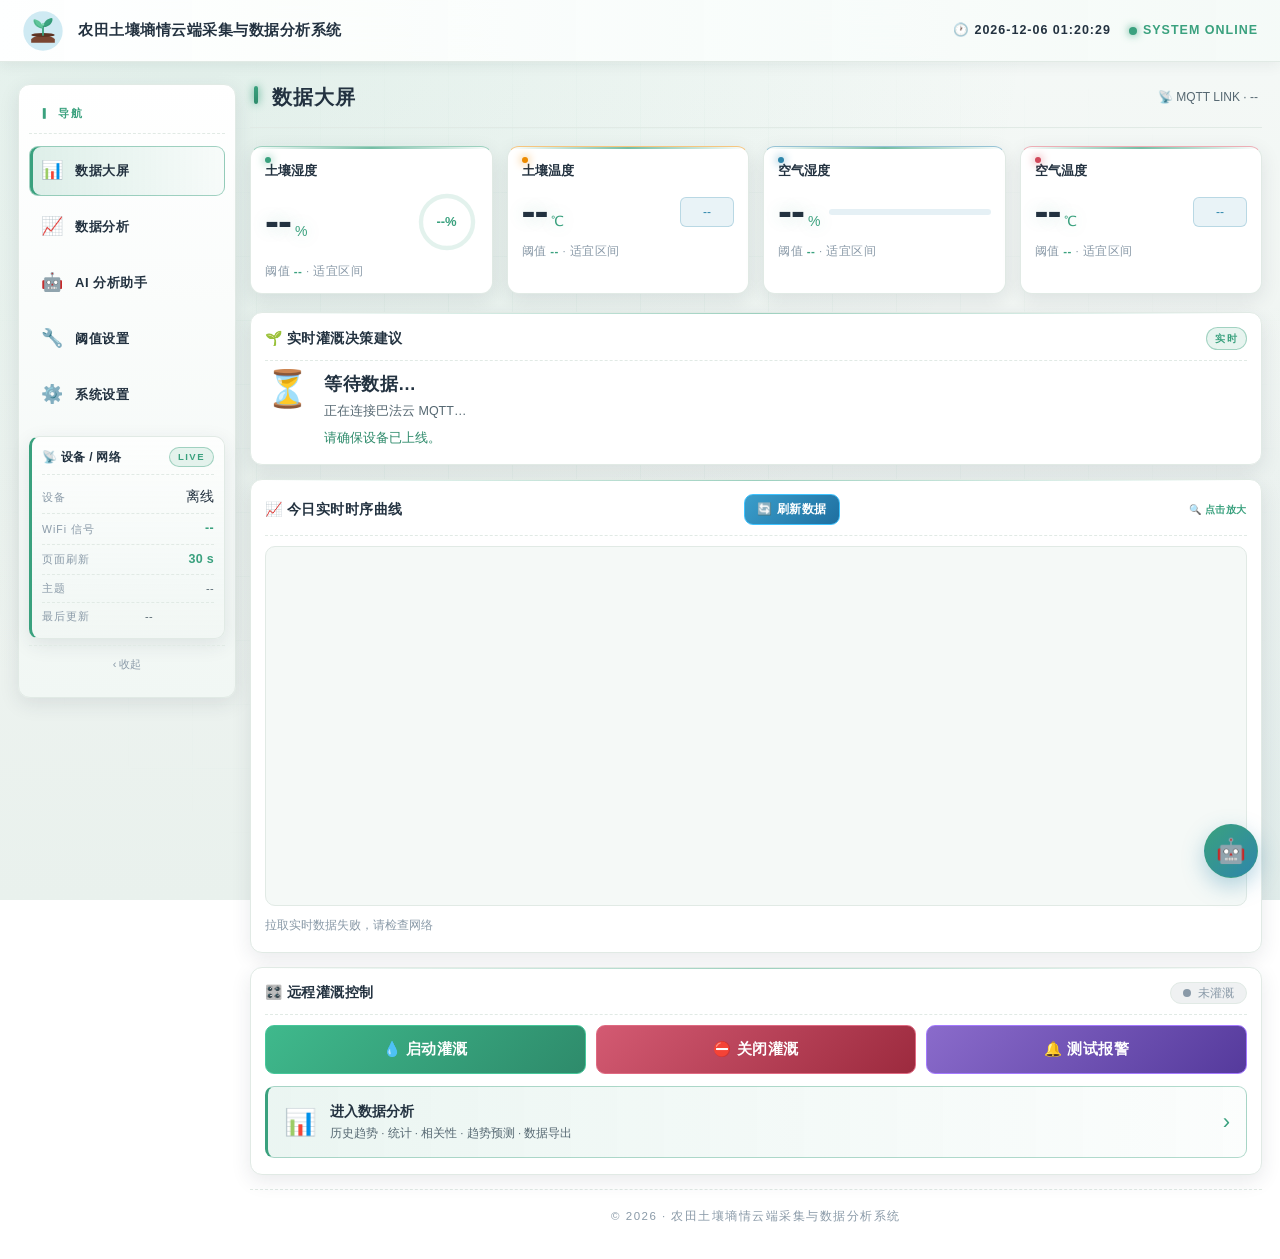
==== commit 529b3ac2: "feat: AI 分析助手改为后端代理接入，小程序端提供轻量「问 AI」 架构调整：AI 密钥从浏览器移出，改由本地 Node 后端代理，避免密钥暴露与跨域问题。  server/（新增，零依赖原生 " ====
--- a/web/index.html
+++ b/web/index.html
@@ -59,6 +59,12 @@
         <span class="tech-side-main">数据分析</span>
       </span>
     </a>
+    <a class="tech-side-link" data-route="ai" href="#/ai">
+      <span class="tech-side-ico">🤖</span>
+      <span class="tech-side-text">
+        <span class="tech-side-main">AI 分析助手</span>
+      </span>
+    </a>
     <a class="tech-side-link" data-route="threshold" href="#/threshold">
       <span class="tech-side-ico">🔧</span>
       <span class="tech-side-text">
@@ -108,6 +114,7 @@
   <nav class="topnav tech-hidden-proxy" aria-hidden="true">
     <a data-route="home" href="#/">首页</a>
     <a data-route="analysis" href="#/analysis">分析</a>
+    <a data-route="ai" href="#/ai">AI</a>
     <a data-route="threshold" href="#/threshold">阈值</a>
     <a data-route="settings" href="#/settings">设置</a>
   </nav>
@@ -404,10 +411,62 @@
         <button class="tech-btn tech-btn-green" id="btn-an-copy">📋 复制摘要</button>
         <button class="tech-btn tech-btn-purple" id="btn-an-pdf">📄 导出 PDF</button>
         <button class="tech-btn tech-btn-cyan" id="btn-an-chart">💾 保存时序图</button>
+        <button class="tech-btn tech-btn-purple" id="btn-ai-from-analysis">🤖 交给 AI 解读</button>
       </div>
 
       <div class="tech-footer" id="an-footer">© 2026 · 农田土壤墒情云端采集与数据分析系统</div>
       <canvas id="pdfCanvas" class="pdf-canvas"></canvas>
+    </section>
+
+    <!-- =============== AI 分析助手 =============== -->
+    <section id="view-ai" class="view hidden">
+      <div class="tech-section-head">
+        <div class="tech-section-title"><span class="tech-section-bar"></span>AI 分析助手</div>
+        <div class="tech-section-status" id="ai-status-text">🤖 未配置接口</div>
+      </div>
+
+      <!-- 快捷问题（一句话唤起常用分析） -->
+      <div class="tech-card ai-quick-card">
+        <div class="tech-card-head">
+          <span class="tech-card-title">⚡ 快捷分析</span>
+          <span class="tech-card-tip">点击直接提问，也可在下方自由输入</span>
+        </div>
+        <div class="ai-chip-row" id="ai-quick"></div>
+      </div>
+
+      <!-- 对话区 -->
+      <div class="tech-card ai-chat-card">
+        <div class="tech-card-head">
+          <span class="tech-card-title">💬 咨询与答疑</span>
+          <div class="ai-head-actions">
+            <button class="tech-btn tech-btn-sm tech-btn-grey" id="ai-copy-btn">📋 复制回答</button>
+            <button class="tech-btn tech-btn-sm tech-btn-grey" id="ai-clear-btn">🗑️ 清空对话</button>
+          </div>
+        </div>
+
+        <label class="ai-ctx-bar">
+          <input type="checkbox" id="ai-ctx-toggle" checked />
+          <span>提问时自动附带当前数据上下文</span>
+          <span class="ai-ctx-sum" id="ai-ctx-summary">—</span>
+        </label>
+
+        <div class="ai-chat-list" id="ai-chat-list"></div>
+
+        <div class="ai-input-row">
+          <textarea class="tech-input ai-input" id="ai-input" rows="2"
+            placeholder="输入你的问题，例如：根据今天的数据，现在需要灌溉吗？（Enter 发送，Shift+Enter 换行）"></textarea>
+          <div class="ai-input-btns">
+            <button class="tech-btn tech-btn-blue" id="ai-send">发送</button>
+            <button class="tech-btn tech-btn-red hidden" id="ai-stop">停止</button>
+          </div>
+        </div>
+
+        <div class="ai-tip">
+          AI 回答由第三方大模型生成，仅供参考；灌溉、施肥、用药等关键决策请结合田间实际情况复核。
+        </div>
+      </div>
+
+      <div class="tech-footer">© 2026 · 农田土壤墒情云端采集与数据分析系统 · AI 分析助手</div>
     </section>
 
     <!-- =============== 设置 =============== -->
@@ -458,6 +517,35 @@
         </div>
         <button class="tech-btn tech-btn-warn" id="btn-save-cloud">💾 保存云端配置</button>
         <button class="tech-btn tech-btn-grey" id="btn-test-cloud" style="margin-top:8px;">🔍 测试连接</button>
+      </div>
+
+      <div class="tech-card">
+        <div class="tech-card-head"><span class="tech-card-title">🤖 AI 助手（后端接入）</span></div>
+        <div class="tech-card-desc">
+          AI 由本项目自带的后端服务统一调用：<b>密钥只写在服务端，浏览器拿不到</b>，也不需要在这里填任何 API Key。
+          后端同时托管网页、转发大模型请求，天然没有跨域问题。
+        </div>
+        <div class="form-item">
+          <div class="label">后端地址（默认同源，一般不用改）</div>
+          <input class="tech-input" id="set-ai-base" placeholder="留空 = 同源 api/ai；分离部署填 http://192.168.1.9:8080/api/ai" />
+        </div>
+        <div class="form-item">
+          <div class="label">温度（0~1，越大越发散，默认 0.3）</div>
+          <input class="tech-input" id="set-ai-temp" type="number" min="0" max="1" step="0.1" placeholder="0.3" />
+        </div>
+        <div class="tech-btn-row">
+          <button class="tech-btn tech-btn-warn" id="btn-save-ai">💾 保存</button>
+          <button class="tech-btn tech-btn-cyan" id="btn-test-ai">🔍 检测 AI 接口</button>
+          <button class="tech-btn tech-btn-grey" id="btn-clear-ai">🗑️ 恢复默认</button>
+        </div>
+        <div class="ai-test-result" id="ai-test-result"></div>
+        <div class="hint">后端怎么配</div>
+        <div class="hint-list">
+          <div>· 启动后端：<span class="mono">node server/server.js</span>，然后访问 <span class="mono">http://localhost:8080</span></div>
+          <div>· 密钥 / 模型 / 上游地址写在 <span class="mono">server/config.js</span>，改完重启后端生效</div>
+          <div>· 也可用环境变量覆盖：<span class="mono">PORT</span> / <span class="mono">AI_API_KEY</span> / <span class="mono">AI_MODEL</span> / <span class="mono">AI_API_BASE</span></div>
+          <div>· 当前后端状态：<span class="mono" id="set-ai-server-state">检测中…</span></div>
+        </div>
       </div>
 
       <div class="tech-card">
@@ -567,6 +655,9 @@
   </div>
 </div>
 
+<!-- 悬浮 AI 入口：任意页面一键唤起助手 -->
+<button class="ai-fab" id="ai-fab" type="button" title="AI 分析助手">🤖</button>
+
 <div id="toast" class="tech-toast hidden"></div>
 
 <script src="config.js"></script>
@@ -574,7 +665,8 @@
 <script src="config.local.js" onerror="void 0"></script>
 <script src="exceljs.min.js?v=20260911b"></script>
 <script src="chart.min.js?v=20260913e"></script>
-<script src="app.js?v=20260913e"></script>
+<script src="ai-agent.js?v=20261012a"></script>
+<script src="app.js?v=20261012a"></script>
 <script>
 /* === 顶栏时钟 === */
 (function () {
--- a/web/style.css
+++ b/web/style.css
@@ -765,3 +765,133 @@
   .tech-th-edit { padding-left: 0; }
 }
 
+
+/* =================================================================
+ * AI 分析助手（网页端）
+ * ================================================================= */
+
+/* ---- 悬浮入口 ---- */
+.ai-fab{
+  position:fixed;right:22px;bottom:22px;z-index:120;
+  width:54px;height:54px;border-radius:50%;
+  border:1px solid rgba(58,161,126,.45);
+  background:linear-gradient(135deg,#3aa17e,#2e86ab);
+  color:#fff;font-size:24px;line-height:1;cursor:pointer;
+  box-shadow:0 8px 22px rgba(46,134,171,.35);
+  transition:transform .18s ease,box-shadow .18s ease;
+}
+.ai-fab:hover{transform:translateY(-2px);box-shadow:0 12px 26px rgba(46,134,171,.45);}
+.ai-fab:active{transform:translateY(1px);}
+
+/* ---- 快捷问题 ---- */
+.ai-chip-row{display:flex;flex-wrap:wrap;gap:8px;}
+.ai-chip{
+  display:inline-flex;align-items:center;gap:6px;
+  padding:8px 13px;border-radius:20px;cursor:pointer;
+  background:rgba(58,161,126,.08);
+  border:1px solid rgba(58,161,126,.32);
+  color:var(--ink);font-size:12.5px;line-height:1.2;
+  transition:all .16s ease;
+}
+.ai-chip:hover{background:rgba(58,161,126,.18);border-color:var(--cyan);transform:translateY(-1px);}
+.ai-chip-ico{font-size:15px;}
+.ai-chip-text{font-weight:600;}
+
+/* ---- 聊天区 ---- */
+.ai-chat-card .tech-card-head{align-items:flex-start;}
+.ai-head-actions{display:flex;gap:8px;flex-wrap:wrap;}
+
+.ai-ctx-bar{
+  display:flex;align-items:center;gap:8px;flex-wrap:wrap;
+  margin:2px 0 10px;padding:8px 12px;border-radius:8px;
+  background:rgba(46,134,171,.07);border:1px dashed rgba(46,134,171,.35);
+  font-size:12px;color:var(--ink-mid);cursor:pointer;
+}
+.ai-ctx-bar input{margin:0;accent-color:var(--cyan);}
+.ai-ctx-sum{margin-left:auto;color:var(--cyan);font-weight:600;}
+
+.ai-chat-list{
+  height:min(52vh,460px);min-height:280px;overflow-y:auto;
+  padding:14px;border-radius:10px;
+  background:linear-gradient(180deg,#f7fbf9,#f2f7f5);
+  border:1px solid var(--line);
+}
+.ai-msg{display:flex;gap:10px;margin-bottom:14px;align-items:flex-start;}
+.ai-msg:last-child{margin-bottom:0;}
+.ai-avatar{
+  flex:0 0 30px;height:30px;border-radius:50%;
+  display:flex;align-items:center;justify-content:center;
+  font-size:16px;background:#fff;border:1px solid var(--line);
+}
+.ai-msg-ai .ai-avatar{background:rgba(58,161,126,.14);border-color:rgba(58,161,126,.35);}
+.ai-msg-user{flex-direction:row-reverse;}
+.ai-msg-user .ai-avatar{background:rgba(46,134,171,.14);border-color:rgba(46,134,171,.35);}
+.ai-bubble{
+  max-width:min(78%,720px);
+  padding:11px 14px;border-radius:12px;
+  background:#fff;border:1px solid var(--line);
+  font-size:13.5px;line-height:1.75;color:var(--ink);
+  word-break:break-word;overflow-wrap:anywhere;
+  box-shadow:0 2px 8px rgba(35,50,64,.05);
+}
+.ai-msg-user .ai-bubble{
+  background:linear-gradient(135deg,rgba(46,134,171,.10),rgba(58,161,126,.10));
+  border-color:rgba(46,134,171,.3);
+}
+.ai-msg-sys .ai-bubble{background:#fff8e6;border-color:rgba(232,154,29,.45);color:#8a5a00;}
+
+.ai-welcome-title{font-size:15px;font-weight:700;color:var(--ink);margin-bottom:4px;}
+.ai-welcome-sub{color:var(--ink-mid);margin-bottom:8px;}
+.ai-welcome-ok{margin-top:6px;padding:7px 10px;border-radius:8px;background:rgba(58,161,126,.10);color:var(--cyan-2);font-size:12.5px;}
+.ai-welcome-warn{margin-top:6px;padding:7px 10px;border-radius:8px;background:rgba(232,154,29,.12);color:#a06800;font-size:12.5px;}
+
+.ai-h1,.ai-h2,.ai-h3,.ai-h4,.ai-h5,.ai-h6{font-weight:700;margin:10px 0 4px;color:var(--ink);}
+.ai-h1{font-size:16px;} .ai-h2{font-size:15px;} .ai-h3{font-size:14px;}
+.ai-h4,.ai-h5,.ai-h6{font-size:13.5px;color:var(--cyan-2);}
+.ai-li{padding-left:6px;}
+.ai-code{
+  margin:8px 0;padding:10px 12px;border-radius:8px;overflow-x:auto;
+  background:#233240;color:#d7e6e0;font-size:12.5px;line-height:1.6;
+  font-family:"SFMono-Regular",Consolas,Menlo,monospace;white-space:pre;
+}
+.ai-code-inline{
+  padding:1px 5px;border-radius:4px;background:rgba(35,50,64,.07);
+  font-family:"SFMono-Regular",Consolas,Menlo,monospace;font-size:12.5px;
+}
+.ai-err{color:#c0392b;font-weight:600;}
+.ai-partial{margin-top:8px;padding-top:8px;border-top:1px dashed var(--line);}
+
+.ai-typing{color:var(--ink-dim);}
+.ai-dots i{font-style:normal;animation:aiBlink 1.2s infinite;}
+.ai-dots i:nth-child(2){animation-delay:.2s;}
+.ai-dots i:nth-child(3){animation-delay:.4s;}
+@keyframes aiBlink{0%,60%,100%{opacity:.2}30%{opacity:1}}
+.ai-caret{
+  display:inline-block;width:7px;height:14px;margin-left:2px;
+  background:var(--cyan);vertical-align:-2px;animation:aiCaret .9s step-end infinite;
+}
+@keyframes aiCaret{0%,100%{opacity:1}50%{opacity:0}}
+
+/* ---- 输入区 ---- */
+.ai-input-row{display:flex;gap:10px;margin-top:12px;align-items:flex-end;}
+.ai-input{flex:1;resize:vertical;min-height:52px;line-height:1.6;}
+.ai-input-btns{display:flex;flex-direction:column;gap:8px;}
+.ai-input-btns .tech-btn{white-space:nowrap;}
+.ai-tip{margin-top:10px;font-size:11.5px;color:var(--ink-dim);line-height:1.6;}
+
+/* ---- 设置页检测结果 ---- */
+.ai-test-result{margin-top:10px;font-size:13px;line-height:1.7;}
+.ai-test-result:empty{display:none;}
+.ai-test-ok{padding:9px 12px;border-radius:8px;background:rgba(58,161,126,.10);border:1px solid rgba(58,161,126,.35);color:var(--cyan-2);}
+.ai-test-err{padding:9px 12px;border-radius:8px;background:rgba(209,73,91,.09);border:1px solid rgba(209,73,91,.32);color:#a8323f;word-break:break-word;}
+.ai-test-sub{margin-top:4px;font-size:12px;color:var(--ink-mid);}
+.mono{font-family:"SFMono-Regular",Consolas,Menlo,monospace;background:rgba(35,50,64,.06);padding:1px 5px;border-radius:4px;}
+
+@media (max-width: 640px){
+  .ai-fab{right:14px;bottom:16px;width:48px;height:48px;font-size:21px;}
+  .ai-chat-list{height:46vh;min-height:240px;}
+  .ai-bubble{max-width:86%;}
+  .ai-input-row{flex-direction:column;align-items:stretch;}
+  .ai-input-btns{flex-direction:row;}
+  .ai-input-btns .tech-btn{flex:1;}
+}
